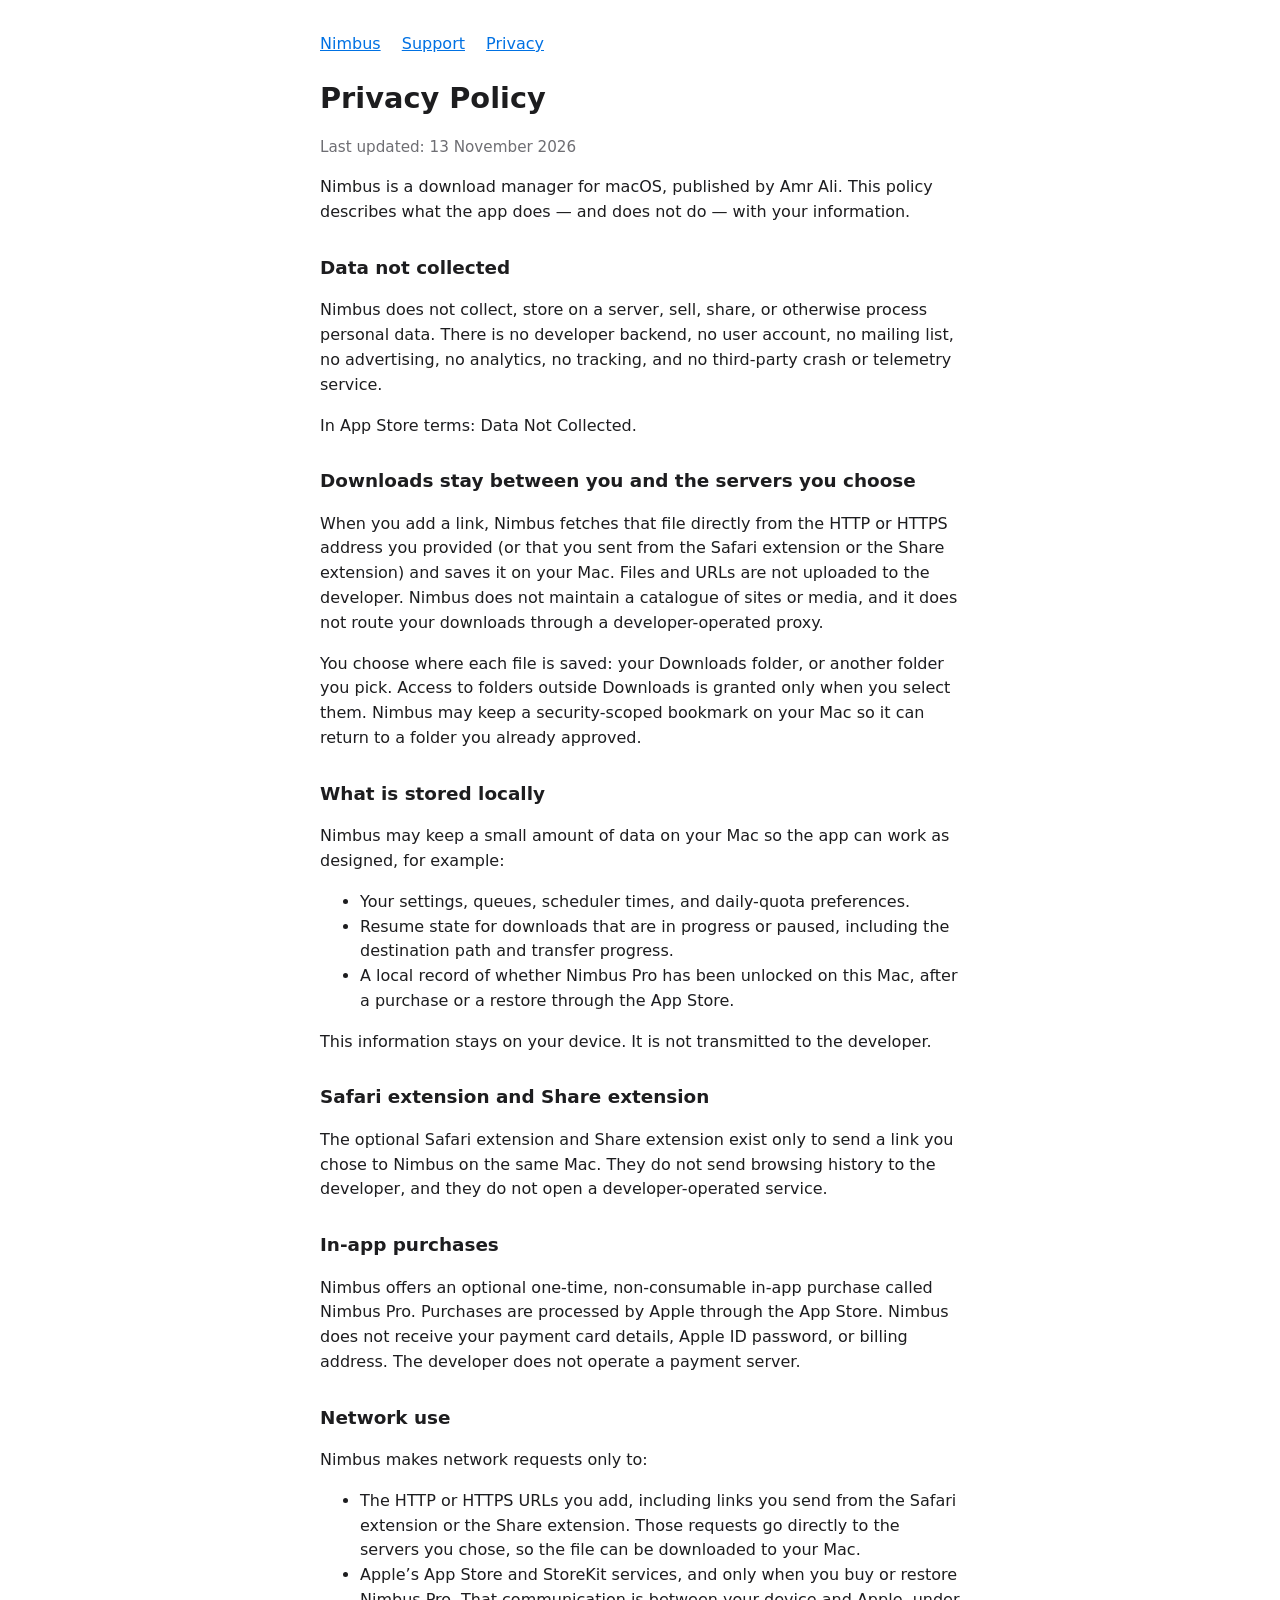
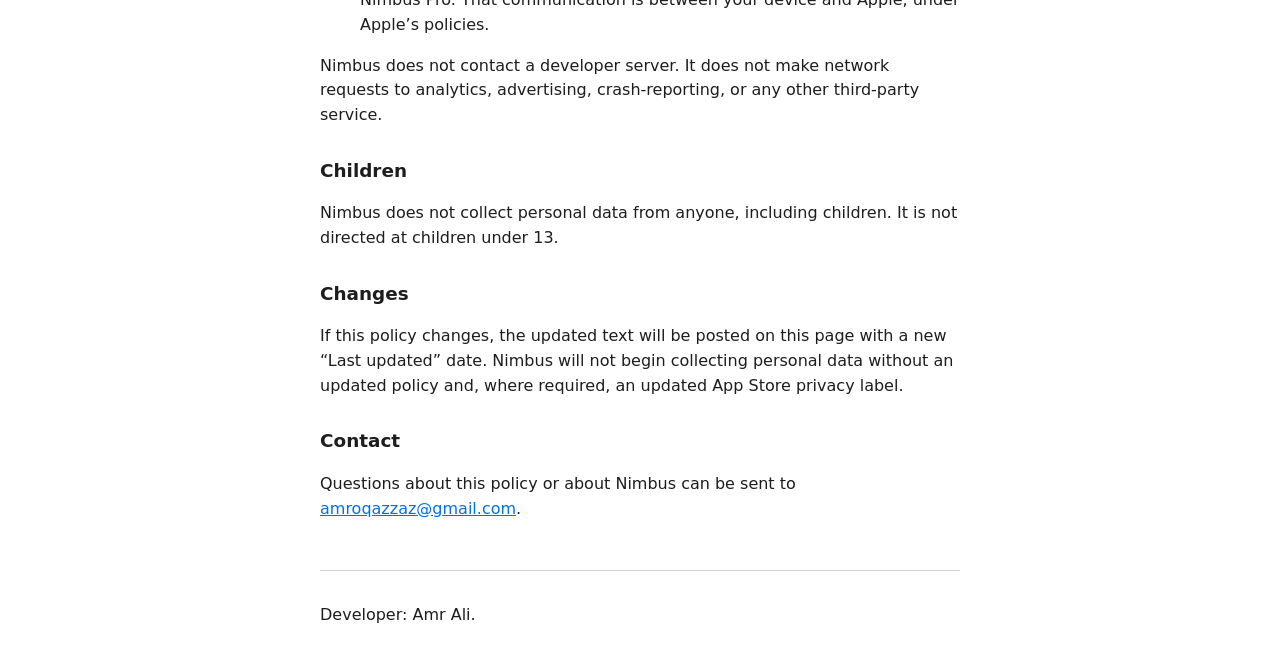
==== privacy.html @ 2439b011 "Nimbus privacy and support pages" ====
<!DOCTYPE html>
<html lang="en">
<head>
  <meta charset="utf-8">
  <meta name="viewport" content="width=device-width, initial-scale=1">
  <title>Privacy Policy — Nimbus</title>
  <style>
:root { color-scheme: light dark; }
body { font-family: system-ui, -apple-system, Segoe UI, Roboto, sans-serif; line-height: 1.55; max-width: 40rem; margin: 2rem auto; padding: 0 1.25rem; color: #1d1d1f; }
@media (prefers-color-scheme: dark) { body { color: #f5f5f7; } }
h1 { font-size: 1.8rem; margin-bottom: 0.25rem; }
h2 { font-size: 1.15rem; margin-top: 1.8rem; }
p, li { font-size: 1rem; }
.muted { color: #6e6e73; font-size: 0.95rem; }
a { color: #0071e3; }
footer { margin-top: 3rem; padding-top: 1rem; border-top: 1px solid #d2d2d7; font-size: 0.9rem; }
nav a { margin-right: 1rem; }
</style>
</head>
<body>
  <nav>
    <a href="index.html">Nimbus</a>
    <a href="support.html">Support</a>
    <a href="privacy.html">Privacy</a>
  </nav>
  <h1>Privacy Policy</h1>
  <p class="muted">Last updated: 13 November 2026</p>
  <p>Nimbus is a download manager for macOS, published by Amr Ali. This policy describes what the app does — and does not do — with your information.</p>

  <h2>Data not collected</h2>
  <p>Nimbus does not collect, store on a server, sell, share, or otherwise process personal data. There is no developer backend, no user account, no mailing list, no advertising, no analytics, no tracking, and no third-party crash or telemetry service.</p>
  <p>In App Store terms: Data Not Collected.</p>

  <h2>Downloads stay between you and the servers you choose</h2>
  <p>When you add a link, Nimbus fetches that file directly from the HTTP or HTTPS address you provided (or that you sent from the Safari extension or the Share extension) and saves it on your Mac. Files and URLs are not uploaded to the developer. Nimbus does not maintain a catalogue of sites or media, and it does not route your downloads through a developer-operated proxy.</p>
  <p>You choose where each file is saved: your Downloads folder, or another folder you pick. Access to folders outside Downloads is granted only when you select them. Nimbus may keep a security-scoped bookmark on your Mac so it can return to a folder you already approved.</p>

  <h2>What is stored locally</h2>
  <p>Nimbus may keep a small amount of data on your Mac so the app can work as designed, for example:</p>
  <ul>
    <li>Your settings, queues, scheduler times, and daily-quota preferences.</li>
    <li>Resume state for downloads that are in progress or paused, including the destination path and transfer progress.</li>
    <li>A local record of whether Nimbus Pro has been unlocked on this Mac, after a purchase or a restore through the App Store.</li>
  </ul>
  <p>This information stays on your device. It is not transmitted to the developer.</p>

  <h2>Safari extension and Share extension</h2>
  <p>The optional Safari extension and Share extension exist only to send a link you chose to Nimbus on the same Mac. They do not send browsing history to the developer, and they do not open a developer-operated service.</p>

  <h2>In-app purchases</h2>
  <p>Nimbus offers an optional one-time, non-consumable in-app purchase called Nimbus Pro. Purchases are processed by Apple through the App Store. Nimbus does not receive your payment card details, Apple ID password, or billing address. The developer does not operate a payment server.</p>

  <h2>Network use</h2>
  <p>Nimbus makes network requests only to:</p>
  <ul>
    <li>The HTTP or HTTPS URLs you add, including links you send from the Safari extension or the Share extension. Those requests go directly to the servers you chose, so the file can be downloaded to your Mac.</li>
    <li>Apple’s App Store and StoreKit services, and only when you buy or restore Nimbus Pro. That communication is between your device and Apple, under Apple’s policies.</li>
  </ul>
  <p>Nimbus does not contact a developer server. It does not make network requests to analytics, advertising, crash-reporting, or any other third-party service.</p>

  <h2>Children</h2>
  <p>Nimbus does not collect personal data from anyone, including children. It is not directed at children under 13.</p>

  <h2>Changes</h2>
  <p>If this policy changes, the updated text will be posted on this page with a new “Last updated” date. Nimbus will not begin collecting personal data without an updated policy and, where required, an updated App Store privacy label.</p>

  <h2>Contact</h2>
  <p>Questions about this policy or about Nimbus can be sent to <a href="mailto:amroqazzaz@gmail.com">amroqazzaz@gmail.com</a>.</p>
  <footer>
    <p>Developer: Amr Ali.</p>
  </footer>
</body>
</html>
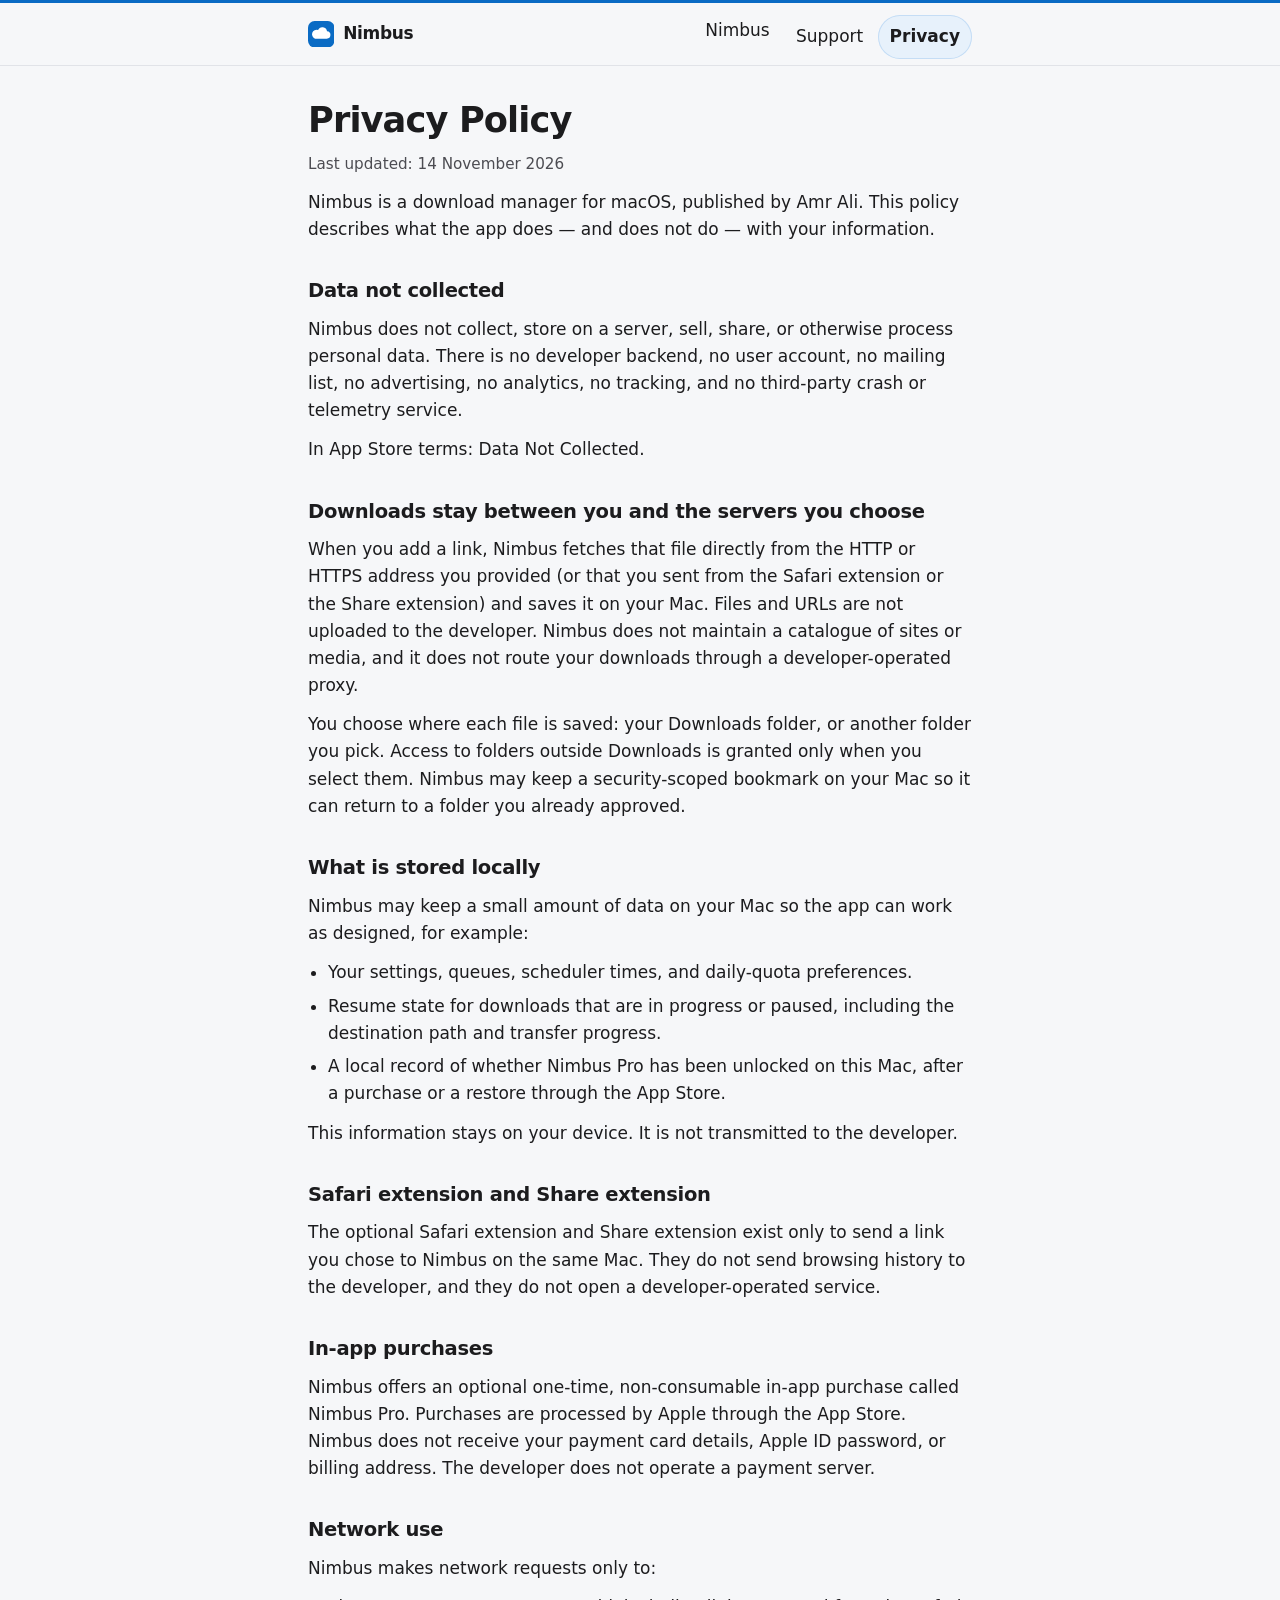
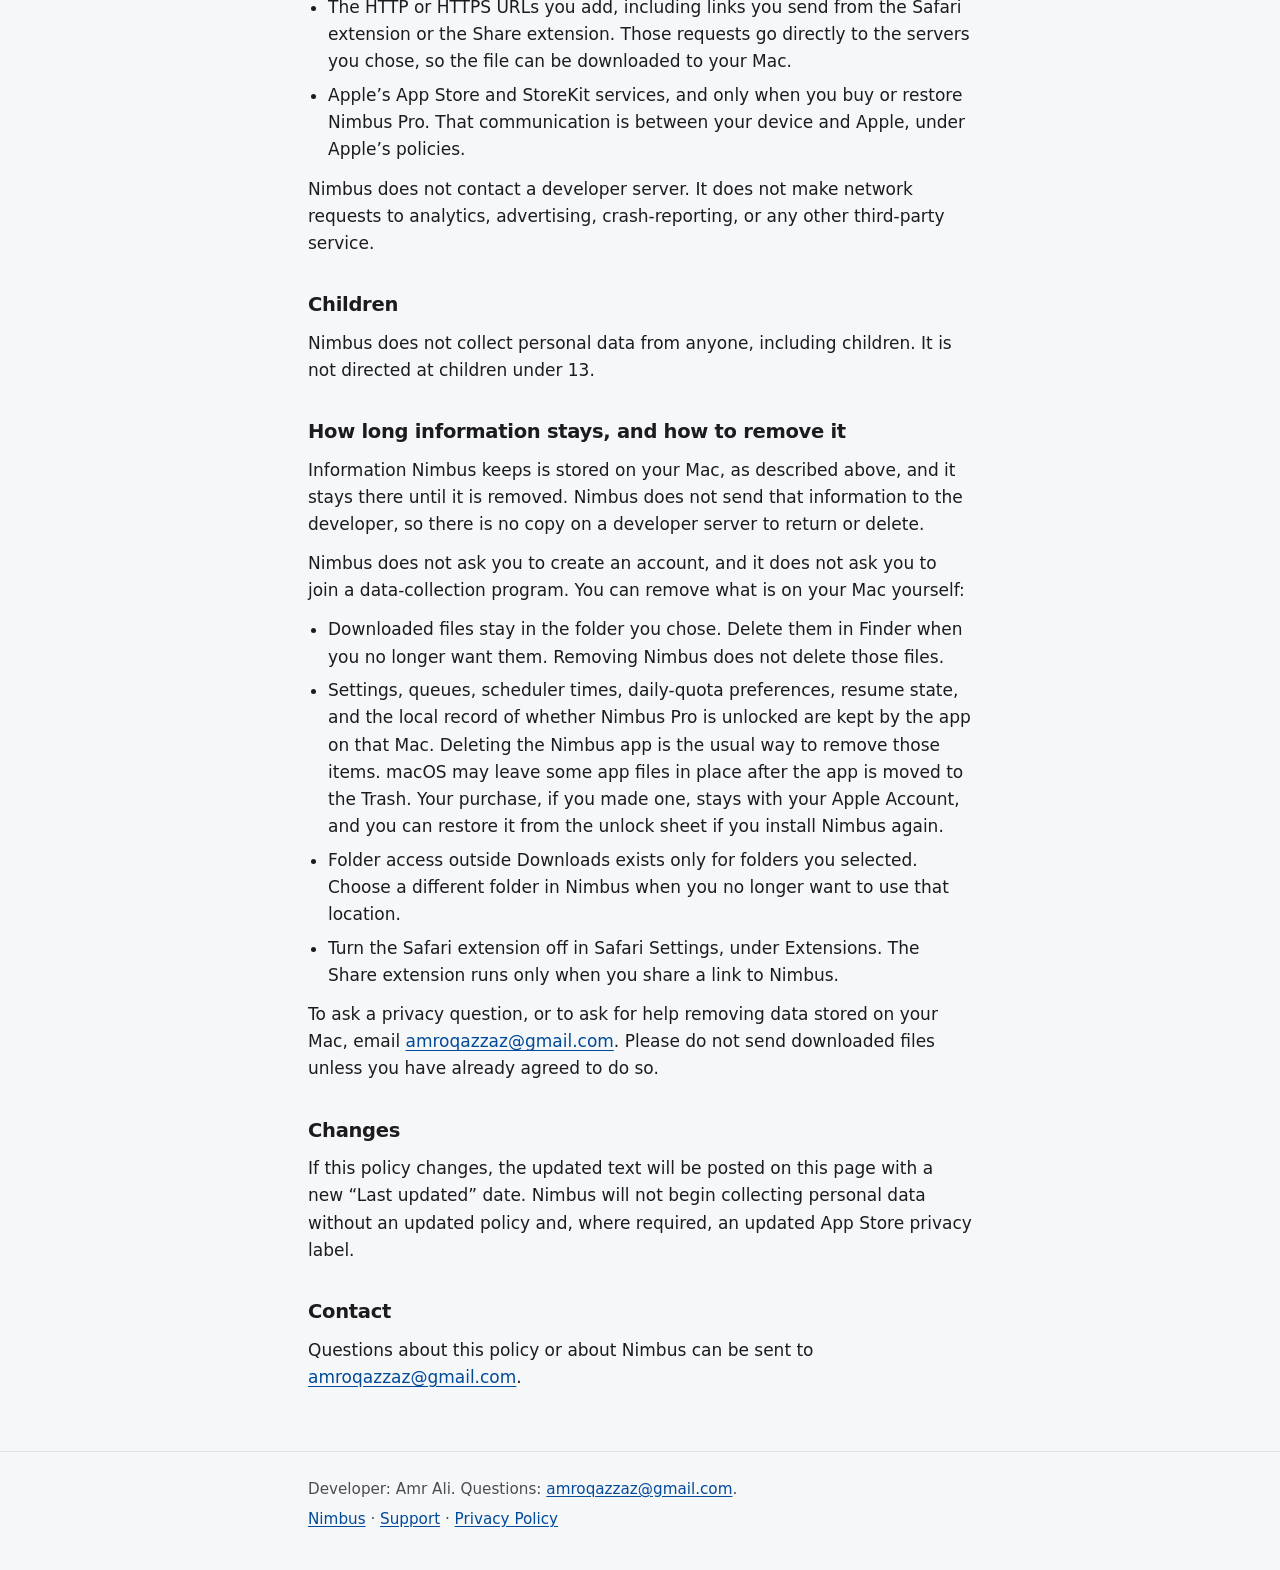
==== commit 82ba207a: "Make the Nimbus pages readable in dark mode and complete for review. The support page now shows how " ====
--- a/privacy.html
+++ b/privacy.html
@@ -2,72 +2,97 @@
 <html lang="en">
 <head>
   <meta charset="utf-8">
-  <meta name="viewport" content="width=device-width, initial-scale=1">
+  <meta name="viewport" content="width=device-width, initial-scale=1, viewport-fit=cover">
+  <meta name="color-scheme" content="light dark">
+  <meta name="description" content="Privacy policy for Nimbus, a Mac download manager. Nimbus does not collect personal data. Downloads stay on your Mac.">
+  <meta name="theme-color" content="#f6f7f9" media="(prefers-color-scheme: light)">
+  <meta name="theme-color" content="#101114" media="(prefers-color-scheme: dark)">
   <title>Privacy Policy — Nimbus</title>
-  <style>
-:root { color-scheme: light dark; }
-body { font-family: system-ui, -apple-system, Segoe UI, Roboto, sans-serif; line-height: 1.55; max-width: 40rem; margin: 2rem auto; padding: 0 1.25rem; color: #1d1d1f; }
-@media (prefers-color-scheme: dark) { body { color: #f5f5f7; } }
-h1 { font-size: 1.8rem; margin-bottom: 0.25rem; }
-h2 { font-size: 1.15rem; margin-top: 1.8rem; }
-p, li { font-size: 1rem; }
-.muted { color: #6e6e73; font-size: 0.95rem; }
-a { color: #0071e3; }
-footer { margin-top: 3rem; padding-top: 1rem; border-top: 1px solid #d2d2d7; font-size: 0.9rem; }
-nav a { margin-right: 1rem; }
-</style>
+  <link rel="icon" href="favicon.svg" type="image/svg+xml">
+  <link rel="icon" href="favicon.ico" sizes="any">
+  <link rel="stylesheet" href="styles.css">
 </head>
 <body>
-  <nav>
-    <a href="index.html">Nimbus</a>
-    <a href="support.html">Support</a>
-    <a href="privacy.html">Privacy</a>
-  </nav>
-  <h1>Privacy Policy</h1>
-  <p class="muted">Last updated: 13 November 2026</p>
-  <p>Nimbus is a download manager for macOS, published by Amr Ali. This policy describes what the app does — and does not do — with your information.</p>
+  <a class="skip" href="#content">Skip to content</a>
+  <header class="site-header">
+    <div class="inner">
+      <a class="brand" href="index.html">
+        <svg class="mark" viewBox="0 0 32 32" aria-hidden="true" focusable="false">
+          <rect width="32" height="32" rx="8" fill="#0a6bc4"/>
+          <path fill="#ffffff" d="M8.6 21.4h14.1a4.55 4.55 0 0 0 .4-9.08 5.7 5.7 0 0 0-10.9-1.35A3.85 3.85 0 0 0 8.6 21.4z"/>
+        </svg>
+        <span>Nimbus</span>
+      </a>
+      <nav aria-label="Pages">
+        <ul>
+          <li><a href="index.html">Nimbus</a></li>
+          <li><a href="support.html">Support</a></li>
+          <li><a href="privacy.html" aria-current="page">Privacy</a></li>
+        </ul>
+      </nav>
+    </div>
+  </header>
+  <main id="content" tabindex="-1">
+    <h1>Privacy Policy</h1>
+    <p class="muted">Last updated: 14 November 2026</p>
+    <p>Nimbus is a download manager for macOS, published by Amr Ali. This policy describes what the app does — and does not do — with your information.</p>
 
-  <h2>Data not collected</h2>
-  <p>Nimbus does not collect, store on a server, sell, share, or otherwise process personal data. There is no developer backend, no user account, no mailing list, no advertising, no analytics, no tracking, and no third-party crash or telemetry service.</p>
-  <p>In App Store terms: Data Not Collected.</p>
+    <h2>Data not collected</h2>
+    <p>Nimbus does not collect, store on a server, sell, share, or otherwise process personal data. There is no developer backend, no user account, no mailing list, no advertising, no analytics, no tracking, and no third-party crash or telemetry service.</p>
+    <p>In App Store terms: Data Not Collected.</p>
 
-  <h2>Downloads stay between you and the servers you choose</h2>
-  <p>When you add a link, Nimbus fetches that file directly from the HTTP or HTTPS address you provided (or that you sent from the Safari extension or the Share extension) and saves it on your Mac. Files and URLs are not uploaded to the developer. Nimbus does not maintain a catalogue of sites or media, and it does not route your downloads through a developer-operated proxy.</p>
-  <p>You choose where each file is saved: your Downloads folder, or another folder you pick. Access to folders outside Downloads is granted only when you select them. Nimbus may keep a security-scoped bookmark on your Mac so it can return to a folder you already approved.</p>
+    <h2>Downloads stay between you and the servers you choose</h2>
+    <p>When you add a link, Nimbus fetches that file directly from the HTTP or HTTPS address you provided (or that you sent from the Safari extension or the Share extension) and saves it on your Mac. Files and URLs are not uploaded to the developer. Nimbus does not maintain a catalogue of sites or media, and it does not route your downloads through a developer-operated proxy.</p>
+    <p>You choose where each file is saved: your Downloads folder, or another folder you pick. Access to folders outside Downloads is granted only when you select them. Nimbus may keep a security-scoped bookmark on your Mac so it can return to a folder you already approved.</p>
 
-  <h2>What is stored locally</h2>
-  <p>Nimbus may keep a small amount of data on your Mac so the app can work as designed, for example:</p>
-  <ul>
-    <li>Your settings, queues, scheduler times, and daily-quota preferences.</li>
-    <li>Resume state for downloads that are in progress or paused, including the destination path and transfer progress.</li>
-    <li>A local record of whether Nimbus Pro has been unlocked on this Mac, after a purchase or a restore through the App Store.</li>
-  </ul>
-  <p>This information stays on your device. It is not transmitted to the developer.</p>
+    <h2>What is stored locally</h2>
+    <p>Nimbus may keep a small amount of data on your Mac so the app can work as designed, for example:</p>
+    <ul>
+      <li>Your settings, queues, scheduler times, and daily-quota preferences.</li>
+      <li>Resume state for downloads that are in progress or paused, including the destination path and transfer progress.</li>
+      <li>A local record of whether Nimbus Pro has been unlocked on this Mac, after a purchase or a restore through the App Store.</li>
+    </ul>
+    <p>This information stays on your device. It is not transmitted to the developer.</p>
 
-  <h2>Safari extension and Share extension</h2>
-  <p>The optional Safari extension and Share extension exist only to send a link you chose to Nimbus on the same Mac. They do not send browsing history to the developer, and they do not open a developer-operated service.</p>
+    <h2>Safari extension and Share extension</h2>
+    <p>The optional Safari extension and Share extension exist only to send a link you chose to Nimbus on the same Mac. They do not send browsing history to the developer, and they do not open a developer-operated service.</p>
 
-  <h2>In-app purchases</h2>
-  <p>Nimbus offers an optional one-time, non-consumable in-app purchase called Nimbus Pro. Purchases are processed by Apple through the App Store. Nimbus does not receive your payment card details, Apple ID password, or billing address. The developer does not operate a payment server.</p>
+    <h2>In-app purchases</h2>
+    <p>Nimbus offers an optional one-time, non-consumable in-app purchase called Nimbus Pro. Purchases are processed by Apple through the App Store. Nimbus does not receive your payment card details, Apple ID password, or billing address. The developer does not operate a payment server.</p>
 
-  <h2>Network use</h2>
-  <p>Nimbus makes network requests only to:</p>
-  <ul>
-    <li>The HTTP or HTTPS URLs you add, including links you send from the Safari extension or the Share extension. Those requests go directly to the servers you chose, so the file can be downloaded to your Mac.</li>
-    <li>Apple’s App Store and StoreKit services, and only when you buy or restore Nimbus Pro. That communication is between your device and Apple, under Apple’s policies.</li>
-  </ul>
-  <p>Nimbus does not contact a developer server. It does not make network requests to analytics, advertising, crash-reporting, or any other third-party service.</p>
+    <h2>Network use</h2>
+    <p>Nimbus makes network requests only to:</p>
+    <ul>
+      <li>The HTTP or HTTPS URLs you add, including links you send from the Safari extension or the Share extension. Those requests go directly to the servers you chose, so the file can be downloaded to your Mac.</li>
+      <li>Apple’s App Store and StoreKit services, and only when you buy or restore Nimbus Pro. That communication is between your device and Apple, under Apple’s policies.</li>
+    </ul>
+    <p>Nimbus does not contact a developer server. It does not make network requests to analytics, advertising, crash-reporting, or any other third-party service.</p>
 
-  <h2>Children</h2>
-  <p>Nimbus does not collect personal data from anyone, including children. It is not directed at children under 13.</p>
+    <h2>Children</h2>
+    <p>Nimbus does not collect personal data from anyone, including children. It is not directed at children under 13.</p>
 
-  <h2>Changes</h2>
-  <p>If this policy changes, the updated text will be posted on this page with a new “Last updated” date. Nimbus will not begin collecting personal data without an updated policy and, where required, an updated App Store privacy label.</p>
+    <h2>How long information stays, and how to remove it</h2>
+    <p>Information Nimbus keeps is stored on your Mac, as described above, and it stays there until it is removed. Nimbus does not send that information to the developer, so there is no copy on a developer server to return or delete.</p>
+    <p>Nimbus does not ask you to create an account, and it does not ask you to join a data-collection program. You can remove what is on your Mac yourself:</p>
+    <ul>
+      <li>Downloaded files stay in the folder you chose. Delete them in Finder when you no longer want them. Removing Nimbus does not delete those files.</li>
+      <li>Settings, queues, scheduler times, daily-quota preferences, resume state, and the local record of whether Nimbus Pro is unlocked are kept by the app on that Mac. Deleting the Nimbus app is the usual way to remove those items. macOS may leave some app files in place after the app is moved to the Trash. Your purchase, if you made one, stays with your Apple Account, and you can restore it from the unlock sheet if you install Nimbus again.</li>
+      <li>Folder access outside Downloads exists only for folders you selected. Choose a different folder in Nimbus when you no longer want to use that location.</li>
+      <li>Turn the Safari extension off in Safari Settings, under Extensions. The Share extension runs only when you share a link to Nimbus.</li>
+    </ul>
+    <p>To ask a privacy question, or to ask for help removing data stored on your Mac, email <a href="mailto:amroqazzaz@gmail.com">amroqazzaz@gmail.com</a>. Please do not send downloaded files unless you have already agreed to do so.</p>
 
-  <h2>Contact</h2>
-  <p>Questions about this policy or about Nimbus can be sent to <a href="mailto:amroqazzaz@gmail.com">amroqazzaz@gmail.com</a>.</p>
-  <footer>
-    <p>Developer: Amr Ali.</p>
+    <h2>Changes</h2>
+    <p>If this policy changes, the updated text will be posted on this page with a new “Last updated” date. Nimbus will not begin collecting personal data without an updated policy and, where required, an updated App Store privacy label.</p>
+
+    <h2>Contact</h2>
+    <p>Questions about this policy or about Nimbus can be sent to <a href="mailto:amroqazzaz@gmail.com">amroqazzaz@gmail.com</a>.</p>
+  </main>
+  <footer class="site-footer">
+    <div class="inner">
+      <p>Developer: Amr Ali. Questions: <a href="mailto:amroqazzaz@gmail.com">amroqazzaz@gmail.com</a>.</p>
+      <p><a href="index.html">Nimbus</a> · <a href="support.html">Support</a> · <a href="privacy.html">Privacy Policy</a></p>
+    </div>
   </footer>
 </body>
 </html>
--- a/styles.css
+++ b/styles.css
@@ -0,0 +1,293 @@
+/* Shared look for the Nimbus pages.
+   Light and dark colors are both set on purpose, so text does not
+   depend on the browser guessing a background. */
+
+:root {
+  color-scheme: light dark;
+  --bg: #f6f7f9;
+  --text: #1c1c1e;
+  --muted: #4c4c52;
+  --border: #e1e3e8;
+  --link: #004a99;
+  --link-hover: #00356e;
+  --accent: #0a6bc4;
+  --chip: #e7f1fb;
+  --chip-border: #c5ddf5;
+  --hover: #eceef2;
+  --focus: #004a99;
+  --header: rgba(246, 247, 249, 0.92);
+}
+
+@media (prefers-color-scheme: dark) {
+  :root {
+    --bg: #101114;
+    --text: #f5f5f7;
+    --muted: #c8c8cd;
+    --border: #34343a;
+    --link: #9ccfff;
+    --link-hover: #d4ebff;
+    --accent: #6cb6ff;
+    --chip: #1a3146;
+    --chip-border: #2d5274;
+    --hover: #22242b;
+    --focus: #9ccfff;
+    --header: rgba(16, 17, 20, 0.92);
+  }
+}
+
+@media (forced-colors: active) {
+  :root {
+    --bg: Canvas;
+    --text: CanvasText;
+    --muted: CanvasText;
+    --border: CanvasText;
+    --link: LinkText;
+    --link-hover: LinkText;
+    --accent: LinkText;
+    --chip: Canvas;
+    --chip-border: CanvasText;
+    --hover: Canvas;
+    --focus: Highlight;
+    --header: Canvas;
+  }
+}
+
+*,
+*::before,
+*::after {
+  box-sizing: border-box;
+}
+
+html {
+  background: var(--bg);
+  color: var(--text);
+}
+
+body {
+  margin: 0;
+  background: var(--bg);
+  color: var(--text);
+  font-family: system-ui, -apple-system, BlinkMacSystemFont, "Segoe UI", Roboto, Helvetica, Arial, sans-serif;
+  font-size: 1.0625rem;
+  line-height: 1.6;
+  text-rendering: optimizeLegibility;
+}
+
+.skip {
+  position: absolute;
+  left: 1rem;
+  top: 0;
+  transform: translateY(-120%);
+  background: var(--bg);
+  color: var(--text);
+  border: 2px solid var(--focus);
+  border-radius: 0.5rem;
+  padding: 0.6rem 0.9rem;
+  z-index: 5;
+}
+
+.skip:focus {
+  transform: none;
+}
+
+.site-header {
+  position: sticky;
+  top: 0;
+  z-index: 2;
+  background: var(--header);
+  border-top: 3px solid var(--accent);
+  border-bottom: 1px solid var(--border);
+  backdrop-filter: blur(12px);
+}
+
+.inner,
+main {
+  width: min(44rem, 100%);
+  margin-inline: auto;
+  padding-left: max(1.25rem, env(safe-area-inset-left));
+  padding-right: max(1.25rem, env(safe-area-inset-right));
+}
+
+.site-header .inner {
+  display: flex;
+  flex-wrap: wrap;
+  align-items: center;
+  justify-content: space-between;
+  gap: 0.25rem 1rem;
+  padding-top: 0.35rem;
+  padding-bottom: 0.35rem;
+}
+
+.brand {
+  display: inline-flex;
+  align-items: center;
+  gap: 0.55rem;
+  min-height: 44px;
+  color: var(--text);
+  font-weight: 700;
+  letter-spacing: -0.02em;
+  text-decoration: none;
+}
+
+.brand:hover {
+  color: var(--text);
+}
+
+.mark {
+  width: 1.65rem;
+  height: 1.65rem;
+  display: block;
+  flex: none;
+}
+
+nav ul {
+  display: flex;
+  flex-wrap: wrap;
+  gap: 0.15rem;
+  list-style: none;
+  margin: 0;
+  padding: 0;
+}
+
+nav a {
+  display: inline-flex;
+  align-items: center;
+  justify-content: center;
+  min-height: 44px;
+  padding: 0.35rem 0.75rem;
+  border-radius: 999px;
+  color: var(--text);
+  text-decoration: none;
+}
+
+nav a:hover {
+  background: var(--hover);
+  color: var(--text);
+}
+
+nav a[aria-current="page"] {
+  background: var(--chip);
+  box-shadow: inset 0 0 0 1px var(--chip-border);
+  font-weight: 650;
+}
+
+main {
+  padding-top: 2.15rem;
+  padding-bottom: 3rem;
+}
+
+main:focus {
+  outline: none;
+}
+
+h1 {
+  margin: 0 0 0.75rem;
+  font-size: clamp(1.85rem, 3vw, 2.2rem);
+  line-height: 1.15;
+  letter-spacing: -0.025em;
+  font-weight: 700;
+}
+
+h2 {
+  margin: 2.2rem 0 0.55rem;
+  font-size: 1.22rem;
+  line-height: 1.3;
+  letter-spacing: -0.015em;
+  font-weight: 650;
+}
+
+p,
+li {
+  overflow-wrap: break-word;
+}
+
+p {
+  margin: 0.75rem 0;
+}
+
+ul {
+  margin: 0.75rem 0;
+  padding-left: 1.25rem;
+}
+
+li + li {
+  margin-top: 0.4rem;
+}
+
+.muted {
+  color: var(--muted);
+  font-size: 0.95rem;
+}
+
+a {
+  color: var(--link);
+  text-underline-offset: 0.16em;
+}
+
+a:visited {
+  color: var(--link);
+}
+
+a:hover {
+  color: var(--link-hover);
+}
+
+.callout {
+  margin: 1.1rem 0 0.25rem;
+  padding: 0.9rem 1rem;
+  background: var(--chip);
+  border: 1px solid var(--chip-border);
+  border-radius: 0.8rem;
+}
+
+.site-footer {
+  border-top: 1px solid var(--border);
+  color: var(--muted);
+  font-size: 0.95rem;
+}
+
+.site-footer .inner {
+  padding-top: 1.15rem;
+  padding-bottom: calc(2rem + env(safe-area-inset-bottom));
+}
+
+.site-footer p {
+  margin: 0.4rem 0;
+}
+
+:focus-visible {
+  outline: 3px solid var(--focus);
+  outline-offset: 3px;
+}
+
+@media (max-width: 420px) {
+  .site-header .inner {
+    align-items: flex-start;
+  }
+
+  nav a {
+    padding-inline: 0.6rem;
+  }
+}
+
+@media (prefers-reduced-motion: reduce) {
+  html {
+    scroll-behavior: auto;
+  }
+}
+
+@media print {
+  .site-header {
+    position: static;
+    background: #fff;
+  }
+
+  body {
+    background: #fff;
+    color: #000;
+  }
+
+  a {
+    color: #000;
+  }
+}
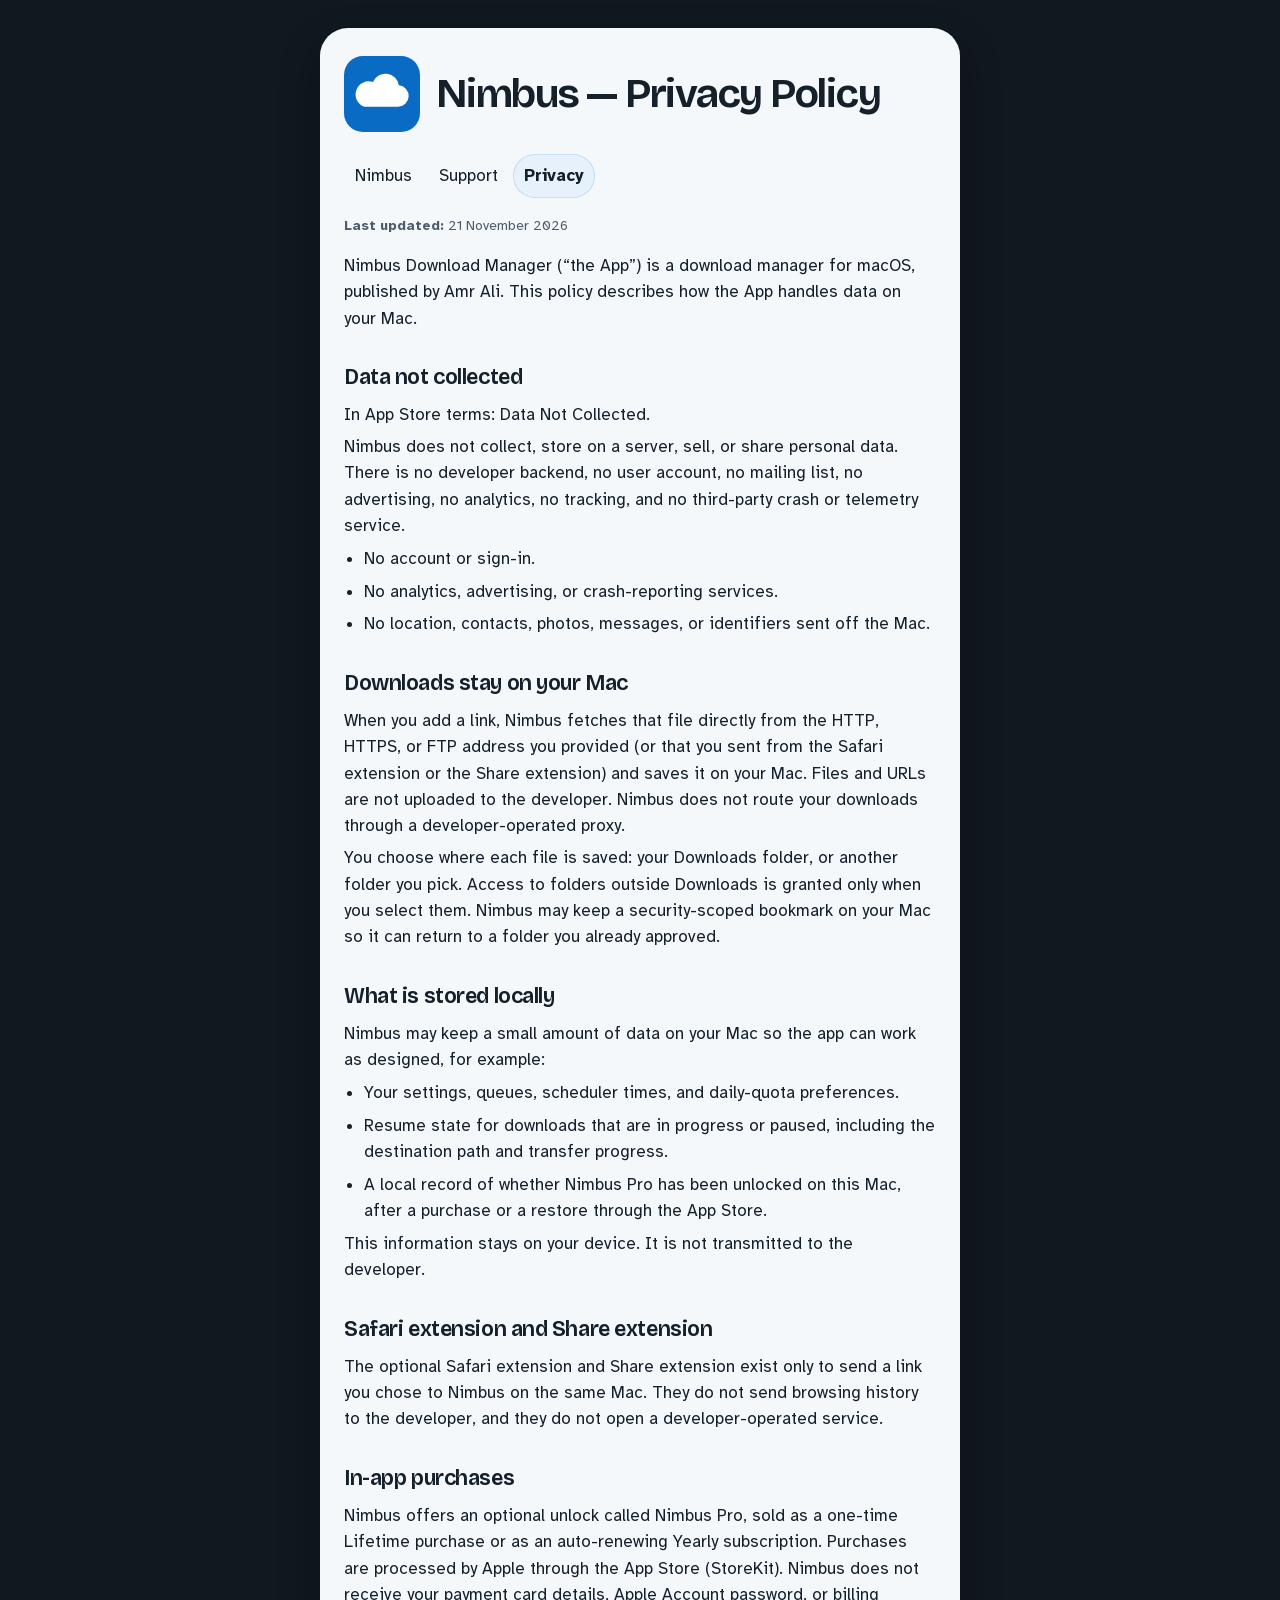
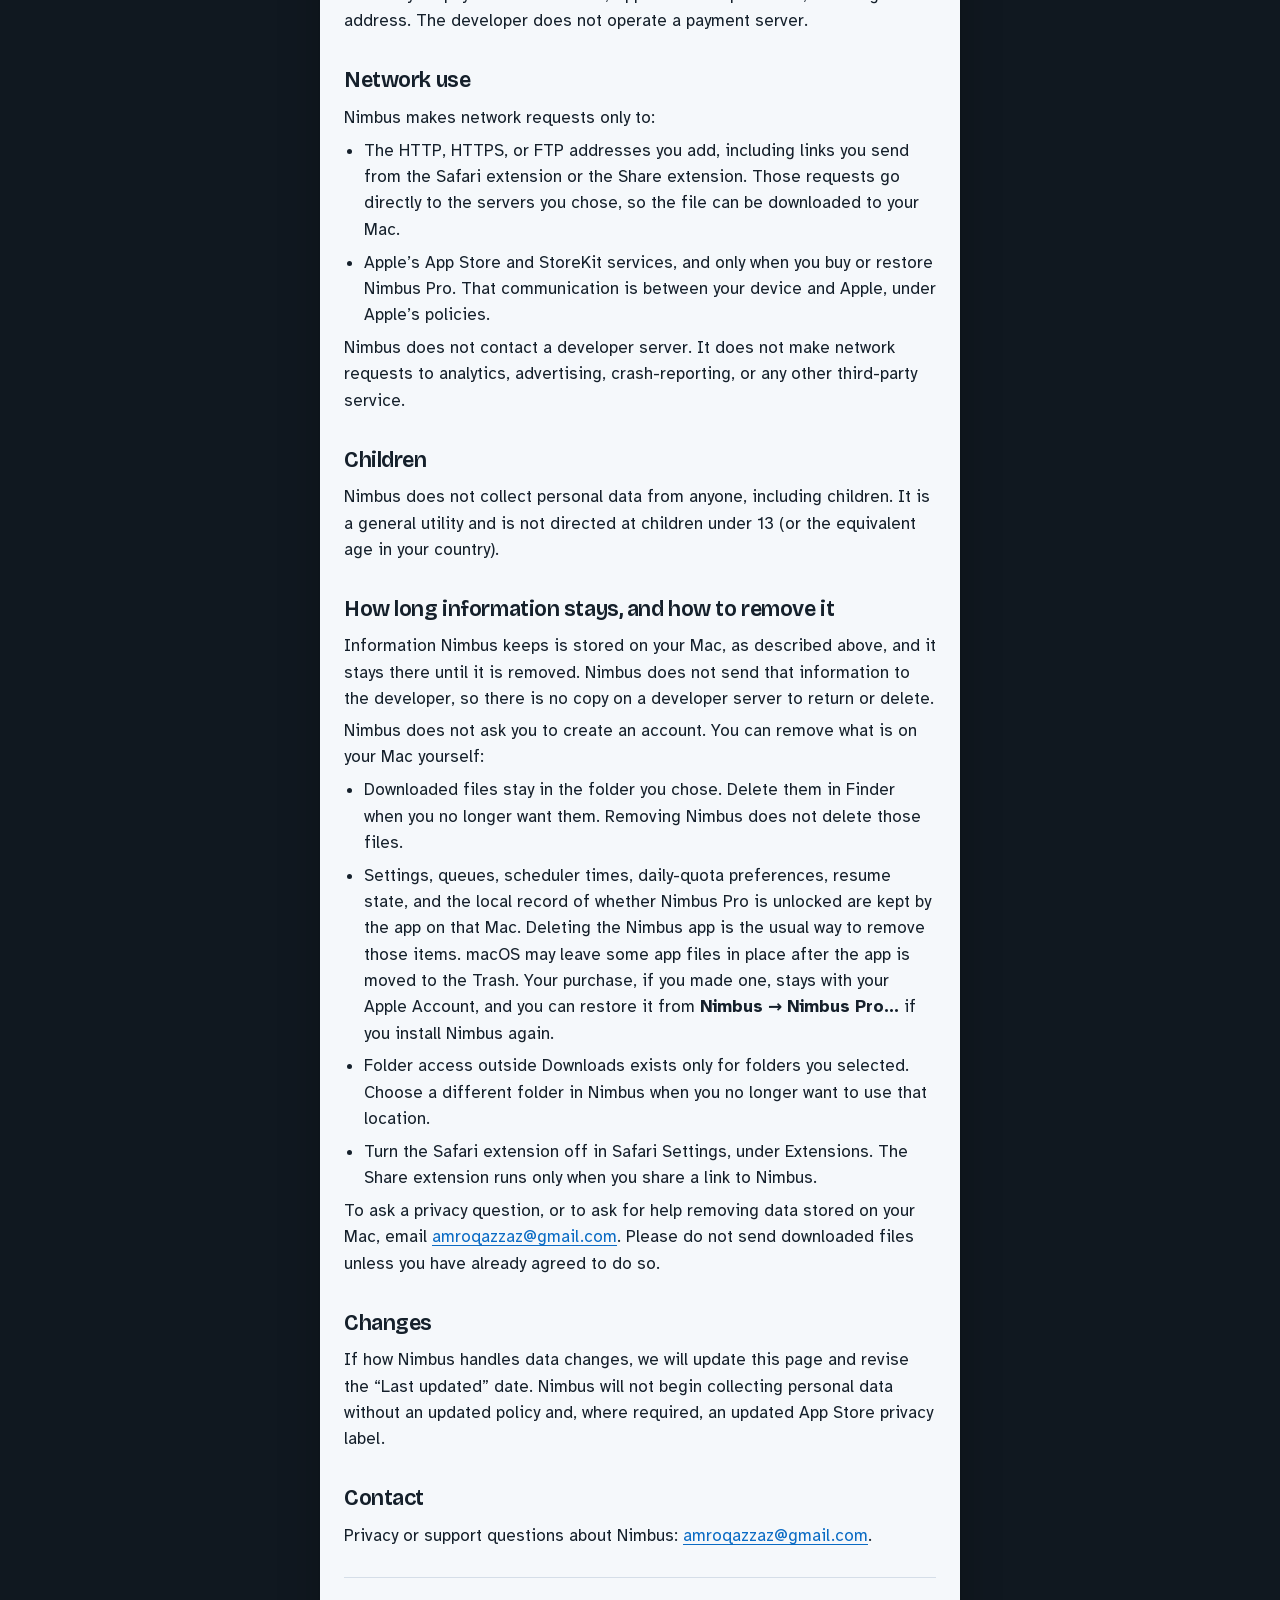
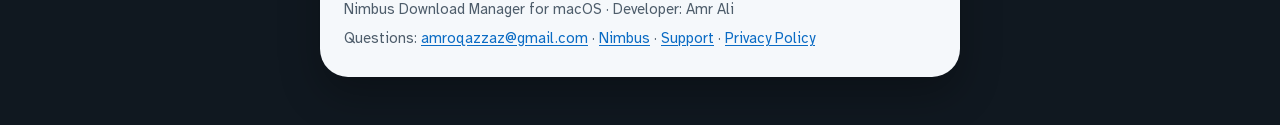
==== commit 7347f93c: "Update support and privacy pages for Nimbus Pro Yearly and Lifetime. Rebuild the GitHub Pages site i" ====
--- a/privacy.html
+++ b/privacy.html
@@ -3,96 +3,96 @@
 <head>
   <meta charset="utf-8">
   <meta name="viewport" content="width=device-width, initial-scale=1, viewport-fit=cover">
-  <meta name="color-scheme" content="light dark">
-  <meta name="description" content="Privacy policy for Nimbus, a Mac download manager. Nimbus does not collect personal data. Downloads stay on your Mac.">
-  <meta name="theme-color" content="#f6f7f9" media="(prefers-color-scheme: light)">
-  <meta name="theme-color" content="#101114" media="(prefers-color-scheme: dark)">
-  <title>Privacy Policy — Nimbus</title>
+  <meta name="robots" content="index,follow">
+    <meta name="description" content="Privacy policy for Nimbus Download Manager. Data Not Collected. No account, no analytics. Downloads stay on your Mac. StoreKit purchases are handled by Apple.">
+  <title>Nimbus — Privacy Policy</title>
   <link rel="icon" href="favicon.svg" type="image/svg+xml">
   <link rel="icon" href="favicon.ico" sizes="any">
   <link rel="stylesheet" href="styles.css">
 </head>
 <body>
   <a class="skip" href="#content">Skip to content</a>
-  <header class="site-header">
-    <div class="inner">
-      <a class="brand" href="index.html">
+  <main id="content" tabindex="-1">
+    <article>
+      <header class="page-head">
         <svg class="mark" viewBox="0 0 32 32" aria-hidden="true" focusable="false">
           <rect width="32" height="32" rx="8" fill="#0a6bc4"/>
           <path fill="#ffffff" d="M8.6 21.4h14.1a4.55 4.55 0 0 0 .4-9.08 5.7 5.7 0 0 0-10.9-1.35A3.85 3.85 0 0 0 8.6 21.4z"/>
         </svg>
-        <span>Nimbus</span>
-      </a>
-      <nav aria-label="Pages">
+        <h1>Nimbus — Privacy Policy</h1>
+      </header>
+      <nav class="pages" aria-label="Pages">
         <ul>
           <li><a href="index.html">Nimbus</a></li>
           <li><a href="support.html">Support</a></li>
           <li><a href="privacy.html" aria-current="page">Privacy</a></li>
         </ul>
       </nav>
-    </div>
-  </header>
-  <main id="content" tabindex="-1">
-    <h1>Privacy Policy</h1>
-    <p class="muted">Last updated: 14 November 2026</p>
-    <p>Nimbus is a download manager for macOS, published by Amr Ali. This policy describes what the app does — and does not do — with your information.</p>
 
-    <h2>Data not collected</h2>
-    <p>Nimbus does not collect, store on a server, sell, share, or otherwise process personal data. There is no developer backend, no user account, no mailing list, no advertising, no analytics, no tracking, and no third-party crash or telemetry service.</p>
-    <p>In App Store terms: Data Not Collected.</p>
+      <p class="meta"><strong>Last updated:</strong> 21 November 2026</p>
+      <p>Nimbus Download Manager (“the App”) is a download manager for macOS, published by Amr Ali. This policy describes how the App handles data on your Mac.</p>
 
-    <h2>Downloads stay between you and the servers you choose</h2>
-    <p>When you add a link, Nimbus fetches that file directly from the HTTP or HTTPS address you provided (or that you sent from the Safari extension or the Share extension) and saves it on your Mac. Files and URLs are not uploaded to the developer. Nimbus does not maintain a catalogue of sites or media, and it does not route your downloads through a developer-operated proxy.</p>
-    <p>You choose where each file is saved: your Downloads folder, or another folder you pick. Access to folders outside Downloads is granted only when you select them. Nimbus may keep a security-scoped bookmark on your Mac so it can return to a folder you already approved.</p>
+      <h2>Data not collected</h2>
+      <p>In App Store terms: Data Not Collected.</p>
+      <p>Nimbus does not collect, store on a server, sell, or share personal data. There is no developer backend, no user account, no mailing list, no advertising, no analytics, no tracking, and no third-party crash or telemetry service.</p>
+      <ul>
+        <li>No account or sign-in.</li>
+        <li>No analytics, advertising, or crash-reporting services.</li>
+        <li>No location, contacts, photos, messages, or identifiers sent off the Mac.</li>
+      </ul>
 
-    <h2>What is stored locally</h2>
-    <p>Nimbus may keep a small amount of data on your Mac so the app can work as designed, for example:</p>
-    <ul>
-      <li>Your settings, queues, scheduler times, and daily-quota preferences.</li>
-      <li>Resume state for downloads that are in progress or paused, including the destination path and transfer progress.</li>
-      <li>A local record of whether Nimbus Pro has been unlocked on this Mac, after a purchase or a restore through the App Store.</li>
-    </ul>
-    <p>This information stays on your device. It is not transmitted to the developer.</p>
+      <h2>Downloads stay on your Mac</h2>
+      <p>When you add a link, Nimbus fetches that file directly from the HTTP, HTTPS, or FTP address you provided (or that you sent from the Safari extension or the Share extension) and saves it on your Mac. Files and URLs are not uploaded to the developer. Nimbus does not route your downloads through a developer-operated proxy.</p>
+      <p>You choose where each file is saved: your Downloads folder, or another folder you pick. Access to folders outside Downloads is granted only when you select them. Nimbus may keep a security-scoped bookmark on your Mac so it can return to a folder you already approved.</p>
 
-    <h2>Safari extension and Share extension</h2>
-    <p>The optional Safari extension and Share extension exist only to send a link you chose to Nimbus on the same Mac. They do not send browsing history to the developer, and they do not open a developer-operated service.</p>
+      <h2>What is stored locally</h2>
+      <p>Nimbus may keep a small amount of data on your Mac so the app can work as designed, for example:</p>
+      <ul>
+        <li>Your settings, queues, scheduler times, and daily-quota preferences.</li>
+        <li>Resume state for downloads that are in progress or paused, including the destination path and transfer progress.</li>
+        <li>A local record of whether Nimbus Pro has been unlocked on this Mac, after a purchase or a restore through the App Store.</li>
+      </ul>
+      <p>This information stays on your device. It is not transmitted to the developer.</p>
 
-    <h2>In-app purchases</h2>
-    <p>Nimbus offers an optional one-time, non-consumable in-app purchase called Nimbus Pro. Purchases are processed by Apple through the App Store. Nimbus does not receive your payment card details, Apple ID password, or billing address. The developer does not operate a payment server.</p>
+      <h2>Safari extension and Share extension</h2>
+      <p>The optional Safari extension and Share extension exist only to send a link you chose to Nimbus on the same Mac. They do not send browsing history to the developer, and they do not open a developer-operated service.</p>
 
-    <h2>Network use</h2>
-    <p>Nimbus makes network requests only to:</p>
-    <ul>
-      <li>The HTTP or HTTPS URLs you add, including links you send from the Safari extension or the Share extension. Those requests go directly to the servers you chose, so the file can be downloaded to your Mac.</li>
-      <li>Apple’s App Store and StoreKit services, and only when you buy or restore Nimbus Pro. That communication is between your device and Apple, under Apple’s policies.</li>
-    </ul>
-    <p>Nimbus does not contact a developer server. It does not make network requests to analytics, advertising, crash-reporting, or any other third-party service.</p>
+      <h2>In-app purchases</h2>
+      <p>Nimbus offers an optional unlock called Nimbus Pro, sold as a one-time Lifetime purchase or as an auto-renewing Yearly subscription. Purchases are processed by Apple through the App Store (StoreKit). Nimbus does not receive your payment card details, Apple Account password, or billing address. The developer does not operate a payment server.</p>
 
-    <h2>Children</h2>
-    <p>Nimbus does not collect personal data from anyone, including children. It is not directed at children under 13.</p>
+      <h2>Network use</h2>
+      <p>Nimbus makes network requests only to:</p>
+      <ul>
+        <li>The HTTP, HTTPS, or FTP addresses you add, including links you send from the Safari extension or the Share extension. Those requests go directly to the servers you chose, so the file can be downloaded to your Mac.</li>
+        <li>Apple’s App Store and StoreKit services, and only when you buy or restore Nimbus Pro. That communication is between your device and Apple, under Apple’s policies.</li>
+      </ul>
+      <p>Nimbus does not contact a developer server. It does not make network requests to analytics, advertising, crash-reporting, or any other third-party service.</p>
 
-    <h2>How long information stays, and how to remove it</h2>
-    <p>Information Nimbus keeps is stored on your Mac, as described above, and it stays there until it is removed. Nimbus does not send that information to the developer, so there is no copy on a developer server to return or delete.</p>
-    <p>Nimbus does not ask you to create an account, and it does not ask you to join a data-collection program. You can remove what is on your Mac yourself:</p>
-    <ul>
-      <li>Downloaded files stay in the folder you chose. Delete them in Finder when you no longer want them. Removing Nimbus does not delete those files.</li>
-      <li>Settings, queues, scheduler times, daily-quota preferences, resume state, and the local record of whether Nimbus Pro is unlocked are kept by the app on that Mac. Deleting the Nimbus app is the usual way to remove those items. macOS may leave some app files in place after the app is moved to the Trash. Your purchase, if you made one, stays with your Apple Account, and you can restore it from the unlock sheet if you install Nimbus again.</li>
-      <li>Folder access outside Downloads exists only for folders you selected. Choose a different folder in Nimbus when you no longer want to use that location.</li>
-      <li>Turn the Safari extension off in Safari Settings, under Extensions. The Share extension runs only when you share a link to Nimbus.</li>
-    </ul>
-    <p>To ask a privacy question, or to ask for help removing data stored on your Mac, email <a href="mailto:amroqazzaz@gmail.com">amroqazzaz@gmail.com</a>. Please do not send downloaded files unless you have already agreed to do so.</p>
+      <h2>Children</h2>
+      <p>Nimbus does not collect personal data from anyone, including children. It is a general utility and is not directed at children under 13 (or the equivalent age in your country).</p>
 
-    <h2>Changes</h2>
-    <p>If this policy changes, the updated text will be posted on this page with a new “Last updated” date. Nimbus will not begin collecting personal data without an updated policy and, where required, an updated App Store privacy label.</p>
+      <h2>How long information stays, and how to remove it</h2>
+      <p>Information Nimbus keeps is stored on your Mac, as described above, and it stays there until it is removed. Nimbus does not send that information to the developer, so there is no copy on a developer server to return or delete.</p>
+      <p>Nimbus does not ask you to create an account. You can remove what is on your Mac yourself:</p>
+      <ul>
+        <li>Downloaded files stay in the folder you chose. Delete them in Finder when you no longer want them. Removing Nimbus does not delete those files.</li>
+        <li>Settings, queues, scheduler times, daily-quota preferences, resume state, and the local record of whether Nimbus Pro is unlocked are kept by the app on that Mac. Deleting the Nimbus app is the usual way to remove those items. macOS may leave some app files in place after the app is moved to the Trash. Your purchase, if you made one, stays with your Apple Account, and you can restore it from <strong>Nimbus → Nimbus Pro…</strong> if you install Nimbus again.</li>
+        <li>Folder access outside Downloads exists only for folders you selected. Choose a different folder in Nimbus when you no longer want to use that location.</li>
+        <li>Turn the Safari extension off in Safari Settings, under Extensions. The Share extension runs only when you share a link to Nimbus.</li>
+      </ul>
+      <p>To ask a privacy question, or to ask for help removing data stored on your Mac, email <!--email_off--><a href="mailto:amroqazzaz@gmail.com">amroqazzaz@gmail.com</a><!--/email_off-->. Please do not send downloaded files unless you have already agreed to do so.</p>
 
-    <h2>Contact</h2>
-    <p>Questions about this policy or about Nimbus can be sent to <a href="mailto:amroqazzaz@gmail.com">amroqazzaz@gmail.com</a>.</p>
+      <h2>Changes</h2>
+      <p>If how Nimbus handles data changes, we will update this page and revise the “Last updated” date. Nimbus will not begin collecting personal data without an updated policy and, where required, an updated App Store privacy label.</p>
+
+      <h2>Contact</h2>
+      <p>Privacy or support questions about Nimbus: <!--email_off--><a href="mailto:amroqazzaz@gmail.com">amroqazzaz@gmail.com</a><!--/email_off-->.</p>
+
+      <footer class="card-foot">
+        <p>Nimbus Download Manager for macOS · Developer: Amr Ali</p>
+        <p>Questions: <!--email_off--><a href="mailto:amroqazzaz@gmail.com">amroqazzaz@gmail.com</a><!--/email_off--> · <a href="index.html">Nimbus</a> · <a href="support.html">Support</a> · <a href="privacy.html">Privacy Policy</a></p>
+      </footer>
+    </article>
   </main>
-  <footer class="site-footer">
-    <div class="inner">
-      <p>Developer: Amr Ali. Questions: <a href="mailto:amroqazzaz@gmail.com">amroqazzaz@gmail.com</a>.</p>
-      <p><a href="index.html">Nimbus</a> · <a href="support.html">Support</a> · <a href="privacy.html">Privacy Policy</a></p>
-    </div>
-  </footer>
 </body>
 </html>
--- a/styles.css
+++ b/styles.css
@@ -1,75 +1,60 @@
-/* Shared look for the Nimbus pages.
-   Light and dark colors are both set on purpose, so text does not
-   depend on the browser guessing a background. */
+/* Nimbus support pages. Warm card on a dark sky, same layout idea as
+   Focus Ring's support site, with Nimbus colors. Light and dark text
+   colors are set on purpose so nothing depends on the browser guessing. */
+
+@font-face {
+  font-family: "Atkinson Hyperlegible";
+  font-style: normal;
+  font-weight: 400;
+  font-display: swap;
+  src: url("fonts/atkinson-hyperlegible-400.woff2") format("woff2");
+}
+
+@font-face {
+  font-family: "Atkinson Hyperlegible";
+  font-style: normal;
+  font-weight: 700;
+  font-display: swap;
+  src: url("fonts/atkinson-hyperlegible-700.woff2") format("woff2");
+}
+
+@font-face {
+  font-family: "Bricolage Grotesque";
+  font-style: normal;
+  font-weight: 640;
+  font-display: swap;
+  src: url("fonts/bricolage-grotesque-640.woff2") format("woff2");
+}
 
 :root {
-  color-scheme: light dark;
-  --bg: #f6f7f9;
-  --text: #1c1c1e;
-  --muted: #4c4c52;
-  --border: #e1e3e8;
-  --link: #004a99;
-  --link-hover: #00356e;
+  --sky: #101820;
+  --glow: #16324f;
+  --cloud: #f5f8fb;
+  --ink: #15202b;
+  --quiet: #4e5d6b;
   --accent: #0a6bc4;
+  --accent-hover: #07589f;
+  --line: #d5dee8;
   --chip: #e7f1fb;
   --chip-border: #c5ddf5;
-  --hover: #eceef2;
-  --focus: #004a99;
-  --header: rgba(246, 247, 249, 0.92);
-}
-
-@media (prefers-color-scheme: dark) {
-  :root {
-    --bg: #101114;
-    --text: #f5f5f7;
-    --muted: #c8c8cd;
-    --border: #34343a;
-    --link: #9ccfff;
-    --link-hover: #d4ebff;
-    --accent: #6cb6ff;
-    --chip: #1a3146;
-    --chip-border: #2d5274;
-    --hover: #22242b;
-    --focus: #9ccfff;
-    --header: rgba(16, 17, 20, 0.92);
-  }
-}
-
-@media (forced-colors: active) {
-  :root {
-    --bg: Canvas;
-    --text: CanvasText;
-    --muted: CanvasText;
-    --border: CanvasText;
-    --link: LinkText;
-    --link-hover: LinkText;
-    --accent: LinkText;
-    --chip: Canvas;
-    --chip-border: CanvasText;
-    --hover: Canvas;
-    --focus: Highlight;
-    --header: Canvas;
-  }
-}
-
-*,
-*::before,
-*::after {
-  box-sizing: border-box;
-}
+}
+
+* { box-sizing: border-box; }
 
 html {
-  background: var(--bg);
-  color: var(--text);
+  background: var(--sky);
+  color: var(--cloud);
 }
 
 body {
   margin: 0;
-  background: var(--bg);
-  color: var(--text);
-  font-family: system-ui, -apple-system, BlinkMacSystemFont, "Segoe UI", Roboto, Helvetica, Arial, sans-serif;
+  color: var(--ink);
+  background:
+    radial-gradient(1200px 480px at 50% -10%, var(--glow) 0%, transparent 55%),
+    var(--sky);
+  font-family: "Atkinson Hyperlegible", system-ui, -apple-system, "Segoe UI", sans-serif;
   font-size: 1.0625rem;
-  line-height: 1.6;
+  line-height: 1.55;
   text-rendering: optimizeLegibility;
 }
 
@@ -78,216 +63,160 @@
   left: 1rem;
   top: 0;
   transform: translateY(-120%);
-  background: var(--bg);
-  color: var(--text);
-  border: 2px solid var(--focus);
+  background: var(--cloud);
+  color: var(--ink);
+  border: 2px solid var(--accent);
   border-radius: 0.5rem;
   padding: 0.6rem 0.9rem;
   z-index: 5;
 }
 
-.skip:focus {
-  transform: none;
-}
-
-.site-header {
-  position: sticky;
-  top: 0;
-  z-index: 2;
-  background: var(--header);
-  border-top: 3px solid var(--accent);
-  border-bottom: 1px solid var(--border);
-  backdrop-filter: blur(12px);
-}
-
-.inner,
+.skip:focus { transform: none; }
+
 main {
-  width: min(44rem, 100%);
-  margin-inline: auto;
-  padding-left: max(1.25rem, env(safe-area-inset-left));
-  padding-right: max(1.25rem, env(safe-area-inset-right));
-}
-
-.site-header .inner {
+  max-width: 42rem;
+  margin: 0 auto;
+  padding: 1.75rem 1rem 3rem;
+}
+
+article {
+  background: var(--cloud);
+  border-radius: 28px;
+  padding: 1.75rem 1.5rem 1.35rem;
+  box-shadow: 0 18px 40px rgba(0, 0, 0, 0.28);
+}
+
+.page-head {
+  display: flex;
+  gap: 1rem;
+  align-items: center;
+}
+
+.mark {
+  width: 76px;
+  height: 76px;
+  flex: none;
+  display: block;
+}
+
+h1 {
+  margin: 0;
+  font-family: "Bricolage Grotesque", "Avenir Next", system-ui, sans-serif;
+  font-weight: 640;
+  font-size: clamp(2rem, 6vw, 2.6rem);
+  letter-spacing: -0.03em;
+  line-height: 0.95;
+}
+
+h2 {
+  margin: 1.85rem 0 0.45rem;
+  font-family: "Bricolage Grotesque", "Avenir Next", system-ui, sans-serif;
+  font-weight: 640;
+  font-size: 1.35rem;
+  letter-spacing: -0.02em;
+}
+
+h3 {
+  margin: 1.15rem 0 0.25rem;
+  font-size: 1.02rem;
+  font-weight: 700;
+}
+
+p, li { margin: 0.35rem 0; }
+
+.lead {
+  margin: 1rem 0 0;
+  color: var(--quiet);
+  max-width: 38rem;
+}
+
+.meta {
+  color: var(--quiet);
+  font-size: 0.875rem;
+  margin: 0.65rem 0 1rem;
+}
+
+ul, ol {
+  margin: 0.4rem 0 0;
+  padding-left: 1.25rem;
+}
+
+li { margin: 0.4rem 0; }
+
+a {
+  color: var(--accent);
+  text-underline-offset: 0.16em;
+}
+
+a:hover { color: var(--accent-hover); }
+
+a:focus-visible {
+  outline: 2px solid var(--accent);
+  outline-offset: 3px;
+  border-radius: 2px;
+}
+
+nav.pages {
+  margin: 1rem 0 0;
+}
+
+nav.pages ul {
   display: flex;
   flex-wrap: wrap;
-  align-items: center;
-  justify-content: space-between;
-  gap: 0.25rem 1rem;
-  padding-top: 0.35rem;
-  padding-bottom: 0.35rem;
-}
-
-.brand {
-  display: inline-flex;
-  align-items: center;
-  gap: 0.55rem;
-  min-height: 44px;
-  color: var(--text);
-  font-weight: 700;
-  letter-spacing: -0.02em;
-  text-decoration: none;
-}
-
-.brand:hover {
-  color: var(--text);
-}
-
-.mark {
-  width: 1.65rem;
-  height: 1.65rem;
-  display: block;
-  flex: none;
-}
-
-nav ul {
-  display: flex;
-  flex-wrap: wrap;
-  gap: 0.15rem;
+  gap: 0.15rem 0.25rem;
   list-style: none;
   margin: 0;
   padding: 0;
 }
 
-nav a {
+nav.pages a {
   display: inline-flex;
   align-items: center;
-  justify-content: center;
   min-height: 44px;
-  padding: 0.35rem 0.75rem;
+  padding: 0.25rem 0.7rem;
   border-radius: 999px;
-  color: var(--text);
+  color: var(--ink);
   text-decoration: none;
 }
 
-nav a:hover {
-  background: var(--hover);
-  color: var(--text);
-}
-
-nav a[aria-current="page"] {
+nav.pages a:hover { background: var(--chip); }
+
+nav.pages a[aria-current="page"] {
   background: var(--chip);
   box-shadow: inset 0 0 0 1px var(--chip-border);
-  font-weight: 650;
-}
-
-main {
-  padding-top: 2.15rem;
-  padding-bottom: 3rem;
-}
-
-main:focus {
-  outline: none;
-}
-
-h1 {
-  margin: 0 0 0.75rem;
-  font-size: clamp(1.85rem, 3vw, 2.2rem);
-  line-height: 1.15;
-  letter-spacing: -0.025em;
   font-weight: 700;
 }
 
-h2 {
-  margin: 2.2rem 0 0.55rem;
-  font-size: 1.22rem;
-  line-height: 1.3;
-  letter-spacing: -0.015em;
-  font-weight: 650;
-}
-
-p,
-li {
-  overflow-wrap: break-word;
-}
-
-p {
-  margin: 0.75rem 0;
-}
-
-ul {
-  margin: 0.75rem 0;
-  padding-left: 1.25rem;
-}
-
-li + li {
-  margin-top: 0.4rem;
-}
-
-.muted {
-  color: var(--muted);
-  font-size: 0.95rem;
-}
-
-a {
-  color: var(--link);
-  text-underline-offset: 0.16em;
-}
-
-a:visited {
-  color: var(--link);
-}
-
-a:hover {
-  color: var(--link-hover);
-}
-
 .callout {
-  margin: 1.1rem 0 0.25rem;
+  margin: 0.9rem 0 0.25rem;
   padding: 0.9rem 1rem;
   background: var(--chip);
   border: 1px solid var(--chip-border);
   border-radius: 0.8rem;
 }
 
-.site-footer {
-  border-top: 1px solid var(--border);
-  color: var(--muted);
-  font-size: 0.95rem;
-}
-
-.site-footer .inner {
-  padding-top: 1.15rem;
-  padding-bottom: calc(2rem + env(safe-area-inset-bottom));
-}
-
-.site-footer p {
-  margin: 0.4rem 0;
-}
-
-:focus-visible {
-  outline: 3px solid var(--focus);
-  outline-offset: 3px;
-}
-
-@media (max-width: 420px) {
-  .site-header .inner {
-    align-items: flex-start;
-  }
-
-  nav a {
-    padding-inline: 0.6rem;
-  }
+footer.card-foot {
+  margin-top: 1.75rem;
+  padding-top: 0.9rem;
+  border-top: 1px solid var(--line);
+  color: var(--quiet);
+  font-size: 0.92rem;
+}
+
+footer.card-foot p { margin: 0.35rem 0; }
+
+@media (max-width: 520px) {
+  article { border-radius: 22px; padding: 1.35rem 1.1rem 1.1rem; }
+  .page-head { align-items: flex-start; }
+  .mark { width: 64px; height: 64px; }
 }
 
 @media (prefers-reduced-motion: reduce) {
-  html {
-    scroll-behavior: auto;
-  }
+  html { scroll-behavior: auto; }
 }
 
 @media print {
-  .site-header {
-    position: static;
-    background: #fff;
-  }
-
-  body {
-    background: #fff;
-    color: #000;
-  }
-
-  a {
-    color: #000;
-  }
-}
+  html, body { background: #fff; color: #000; }
+  article { box-shadow: none; border: 1px solid #ccc; }
+  a { color: #000; }
+}
